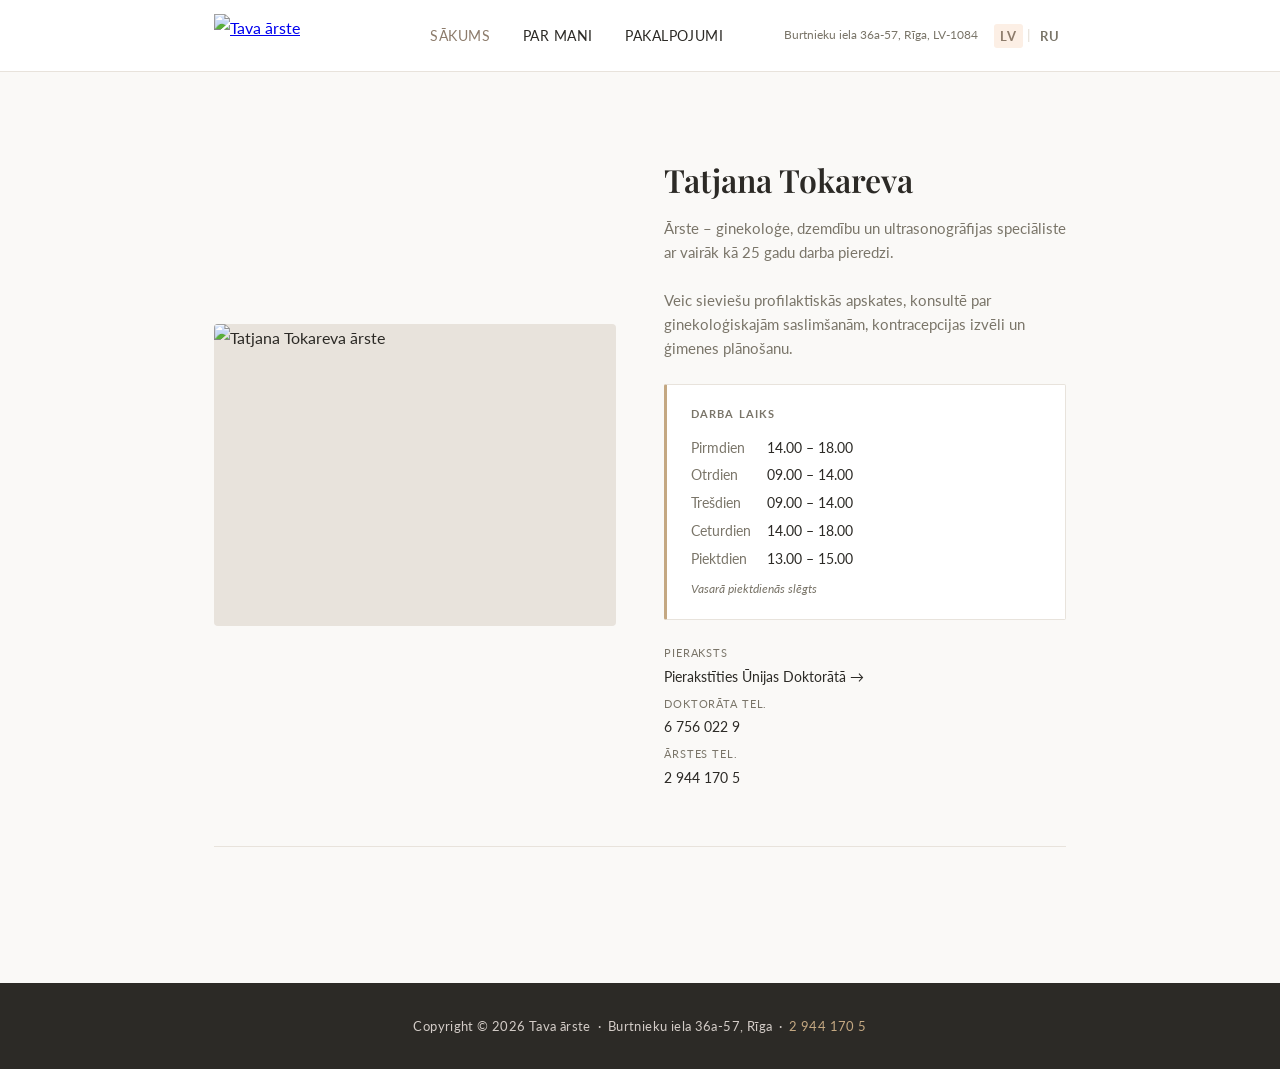
==== index.html @ 8bc207f9 "Tava-Arste Migration / erste schritte" ====
<!DOCTYPE html>
<html lang="lv">
<head>
  <meta charset="UTF-8">
  <meta name="viewport" content="width=device-width, initial-scale=1.0">
  <title>Tava ārste – Dr. Tatjana Tokareva – ginekoloģijas privātprakse</title>
  <meta name="description" content="Ginekoloģijas privātprakse Rīgā. Dr. Tatjana Tokareva – ārste ginekoloģe, dzemdību un ultrasonogrāfijas speciāliste.">
  <link rel="stylesheet" href="style.css">
</head>
<body>

<!-- ══ HEADER / NAV ══ -->
<header class="site-header">
  <nav class="nav-inner">
    <a class="nav-logo" href="index.html">
      <img src="https://tava-arste.lv/wp-content/uploads/2022/07/cropped-Logo-mit-Name-3-klein-250x71.png"
           alt="Tava ārste" width="180" height="51">
    </a>

    <ul class="nav-links">
      <li><a href="index.html" class="active" data-page="home">
        <span data-lang="lv" class="lang-active">Sākums</span>
        <span data-lang="ru">Главная</span>
      </a></li>
      <li><a href="par-mani.html" data-page="par-mani">
        <span data-lang="lv" class="lang-active">Par mani</span>
        <span data-lang="ru">Обо мне</span>
      </a></li>
      <li><a href="pakalpojumi.html" data-page="pakalpojumi">
        <span data-lang="lv" class="lang-active">Pakalpojumi</span>
        <span data-lang="ru">Услуги</span>
      </a></li>
    </ul>

    <div style="display:flex;align-items:center;gap:16px;">
      <div class="nav-address">
        Burtnieku iela 36a-57, Rīga, LV-1084
      </div>
      <div class="lang-switch">
        <button id="btn-lv" class="active" onclick="setLang('lv')">LV</button>
        <span class="lang-sep">|</span>
        <button id="btn-ru" onclick="setLang('ru')">RU</button>
      </div>
    </div>
  </nav>
</header>

<!-- ══ MAIN ══ -->
<main>

  <!-- LATVIAN CONTENT -->
  <section data-lang="lv" class="lang-active">
    <div class="hero">
      <div class="hero-image">
        <img src="https://tava-arste.lv/wp-content/uploads/elementor/thumbs/pexels-ben-mack-5326909-scaled-qpe5jyjqerbwwli1y22afyd1s79032va3vyq3tm8ww.jpg"
             alt="Tatjana Tokareva ārste" loading="eager">
      </div>
      <div class="hero-content">
        <h1>Tatjana Tokareva</h1>
        <p class="tagline">Ārste – ginekoloģe, dzemdību un ultrasonogrāfijas speciāliste ar vairāk kā 25 gadu darba pieredzi.<br><br>
        Veic sieviešu profilaktiskās apskates, konsultē par ginekoloģiskajām saslimšanām, kontracepcijas izvēli un ģimenes plānošanu.</p>

        <div class="hours-block">
          <h3>Darba laiks</h3>
          <div class="hours-table">
            <span class="day">Pirmdien</span>   <span class="time">14.00 – 18.00</span>
            <span class="day">Otrdien</span>    <span class="time">09.00 – 14.00</span>
            <span class="day">Trešdien</span>   <span class="time">09.00 – 14.00</span>
            <span class="day">Ceturdien</span>  <span class="time">14.00 – 18.00</span>
            <span class="day">Piektdien</span>  <span class="time">13.00 – 15.00</span>
            <span class="note">Vasarā piektdienās slēgts</span>
          </div>
        </div>

        <div class="contact-row">
          <div>
            <span class="label">Pieraksts</span>
            <a href="http://unidok.lv" target="_blank" rel="noopener">Pierakstīties Ūnijas Doktorātā →</a>
          </div>
          <div>
            <span class="label">Doktorāta tel.</span>
            <a href="tel:+37167560229">6 756 022 9</a>
          </div>
          <div>
            <span class="label">Ārstes tel.</span>
            <a href="tel:+37129441705">2 944 170 5</a>
          </div>
        </div>
      </div>
    </div>
  </section>

  <!-- RUSSIAN CONTENT -->
  <section data-lang="ru">
    <div class="hero">
      <div class="hero-image">
        <img src="https://tava-arste.lv/wp-content/uploads/elementor/thumbs/pexels-ben-mack-5326909-scaled-qpe5jyjqerbwwli1y22afyd1s79032va3vyq3tm8ww.jpg"
             alt="Татьяна Токарева врач" loading="eager">
      </div>
      <div class="hero-content">
        <h1>Татьяна Токарева</h1>
        <p class="tagline">Врач-гинеколог, специалист по акушерству и ультразвуковой диагностике с более чем 25-летним опытом работы.<br><br>
        Проводит профилактические осмотры женщин, консультирует по гинекологическим заболеваниям, выбору контрацепции и планированию семьи.</p>

        <div class="hours-block">
          <h3>Часы приёма</h3>
          <div class="hours-table">
            <span class="day">Понедельник</span>  <span class="time">14.00 – 18.00</span>
            <span class="day">Вторник</span>       <span class="time">09.00 – 14.00</span>
            <span class="day">Среда</span>         <span class="time">09.00 – 14.00</span>
            <span class="day">Четверг</span>       <span class="time">14.00 – 18.00</span>
            <span class="day">Пятница</span>       <span class="time">13.00 – 15.00</span>
            <span class="note">Летом в пятницу закрыто</span>
          </div>
        </div>

        <div class="contact-row">
          <div>
            <span class="label">Запись</span>
            <a href="http://unidok.lv" target="_blank" rel="noopener">Записаться в Ūnijas Doktorāts →</a>
          </div>
          <div>
            <span class="label">Тел. клиники</span>
            <a href="tel:+37167560229">6 756 022 9</a>
          </div>
          <div>
            <span class="label">Тел. врача</span>
            <a href="tel:+37129441705">2 944 170 5</a>
          </div>
        </div>
      </div>
    </div>
  </section>

</main>

<!-- ══ FOOTER ══ -->
<footer class="site-footer">
  <p>
    <span data-lang-inline="lv" class="lang-active">Copyright © 2026 Tava ārste &nbsp;·&nbsp; Burtnieku iela 36a-57, Rīga &nbsp;·&nbsp; <a href="tel:+37129441705">2 944 170 5</a></span>
    <span data-lang-inline="ru">Copyright © 2026 Tava ārste &nbsp;·&nbsp; ул. Буртниеку 36a-57, Рига &nbsp;·&nbsp; <a href="tel:+37129441705">2 944 170 5</a></span>
  </p>
</footer>

<script>
  const LANG_KEY = 'ta_lang';

  function setLang(lang) {
    localStorage.setItem(LANG_KEY, lang);
    applyLang(lang);
  }

  function applyLang(lang) {
    // block elements
    document.querySelectorAll('[data-lang]').forEach(el => {
      el.classList.toggle('lang-active', el.dataset.lang === lang);
    });
    // inline elements
    document.querySelectorAll('[data-lang-inline]').forEach(el => {
      el.classList.toggle('lang-active', el.dataset.langInline === lang);
    });
    // nav spans inside links
    document.querySelectorAll('.nav-links [data-lang]').forEach(el => {
      el.classList.toggle('lang-active', el.dataset.lang === lang);
    });
    // html lang attribute
    document.documentElement.lang = lang === 'ru' ? 'ru' : 'lv';
    // buttons
    document.getElementById('btn-lv').classList.toggle('active', lang === 'lv');
    document.getElementById('btn-ru').classList.toggle('active', lang === 'ru');
  }

  // Init
  const saved = localStorage.getItem(LANG_KEY) || 'lv';
  applyLang(saved);
</script>

</body>
</html>
---- style.css ----
/* ============================================================
   tava-arste.lv — Global Stylesheet
   ============================================================ */

@import url('https://fonts.googleapis.com/css2?family=Lato:wght@300;400;700&family=Playfair+Display:wght@400;600&display=swap');

:root {
  --color-bg:       #faf9f7;
  --color-surface:  #ffffff;
  --color-border:   #e8e3dc;
  --color-text:     #2c2a26;
  --color-muted:    #7a7569;
  --color-accent:   #8c7b6b;   /* warm taupe */
  --color-accent2:  #c4a882;   /* sand gold */
  --color-nav-bg:   #ffffff;
  --font-sans:      'Lato', sans-serif;
  --font-serif:     'Playfair Display', serif;
  --max-w:          900px;
  --nav-h:          72px;
}

*, *::before, *::after { box-sizing: border-box; margin: 0; padding: 0; }

html { scroll-behavior: smooth; }

body {
  font-family: var(--font-sans);
  background: var(--color-bg);
  color: var(--color-text);
  font-size: 16px;
  line-height: 1.7;
}

/* ── NAV ── */
.site-header {
  position: sticky;
  top: 0;
  z-index: 100;
  background: var(--color-nav-bg);
  border-bottom: 1px solid var(--color-border);
  height: var(--nav-h);
}

.nav-inner {
  max-width: var(--max-w);
  margin: 0 auto;
  height: 100%;
  display: flex;
  align-items: center;
  justify-content: space-between;
  padding: 0 24px;
  gap: 24px;
}

.nav-logo img {
  height: 44px;
  width: auto;
  display: block;
}

.nav-links {
  display: flex;
  align-items: center;
  gap: 0;
  list-style: none;
}

.nav-links a {
  display: block;
  padding: 8px 16px;
  text-decoration: none;
  font-size: 14px;
  letter-spacing: 0.04em;
  text-transform: uppercase;
  color: var(--color-text);
  font-weight: 400;
  transition: color 0.2s;
}

.nav-links a:hover,
.nav-links a.active {
  color: var(--color-accent);
}

.nav-address {
  font-size: 12px;
  color: var(--color-muted);
  text-align: right;
  line-height: 1.4;
  white-space: nowrap;
}

/* Language switcher */
.lang-switch {
  display: flex;
  align-items: center;
  gap: 4px;
  font-size: 13px;
  font-weight: 700;
  letter-spacing: 0.06em;
}

.lang-switch button {
  background: none;
  border: none;
  cursor: pointer;
  padding: 4px 6px;
  font-family: var(--font-sans);
  font-size: 13px;
  font-weight: 700;
  letter-spacing: 0.06em;
  color: var(--color-muted);
  border-radius: 3px;
  transition: color 0.2s, background 0.2s;
}

.lang-switch button.active {
  color: var(--color-accent);
  background: oklch(0.96 0.02 60);
}

.lang-switch button:hover:not(.active) {
  color: var(--color-text);
}

.lang-sep {
  color: var(--color-border);
  user-select: none;
}

/* ── MAIN LAYOUT ── */
main {
  max-width: var(--max-w);
  margin: 0 auto;
  padding: 48px 24px 80px;
}

/* ── HERO (Sākums) ── */
.hero {
  display: grid;
  grid-template-columns: 1fr 1fr;
  gap: 48px;
  align-items: center;
  padding: 40px 0 56px;
  border-bottom: 1px solid var(--color-border);
  margin-bottom: 56px;
}

.hero-image {
  border-radius: 4px;
  overflow: hidden;
  aspect-ratio: 4/3;
  background: var(--color-border);
}

.hero-image img {
  width: 100%;
  height: 100%;
  object-fit: cover;
  display: block;
}

.hero-content h1 {
  font-family: var(--font-serif);
  font-size: 2rem;
  font-weight: 600;
  line-height: 1.25;
  margin-bottom: 16px;
  color: var(--color-text);
}

.hero-content .tagline {
  font-size: 15px;
  color: var(--color-muted);
  margin-bottom: 24px;
  line-height: 1.6;
  text-wrap: pretty;
}

.hero-content .hours-block {
  background: var(--color-surface);
  border: 1px solid var(--color-border);
  border-left: 3px solid var(--color-accent2);
  padding: 20px 24px;
  border-radius: 2px;
  margin-bottom: 24px;
}

.hero-content .hours-block h3 {
  font-size: 11px;
  letter-spacing: 0.1em;
  text-transform: uppercase;
  color: var(--color-muted);
  margin-bottom: 12px;
}

.hours-table {
  display: grid;
  grid-template-columns: auto 1fr;
  gap: 4px 16px;
  font-size: 14px;
}

.hours-table .day { color: var(--color-muted); }
.hours-table .time { color: var(--color-text); font-weight: 400; }
.hours-table .note { grid-column: 1/-1; font-size: 12px; color: var(--color-muted); font-style: italic; margin-top: 4px; }

.contact-row {
  display: flex;
  flex-direction: column;
  gap: 6px;
  font-size: 14px;
}

.contact-row a {
  color: var(--color-text);
  text-decoration: none;
}

.contact-row a:hover { color: var(--color-accent); }

.contact-row .label {
  font-size: 11px;
  letter-spacing: 0.08em;
  text-transform: uppercase;
  color: var(--color-muted);
  display: block;
  margin-bottom: 2px;
}

.btn {
  display: inline-block;
  background: var(--color-accent);
  color: #fff;
  text-decoration: none;
  padding: 12px 28px;
  font-size: 13px;
  letter-spacing: 0.06em;
  text-transform: uppercase;
  font-weight: 700;
  border-radius: 2px;
  transition: background 0.2s, transform 0.15s;
  margin-top: 20px;
}

.btn:hover {
  background: oklch(0.42 0.06 50);
  transform: translateY(-1px);
}

/* ── PAR MANI ── */
.par-mani-grid {
  display: grid;
  grid-template-columns: 280px 1fr;
  gap: 56px;
  align-items: start;
}

.par-mani-photo {
  border-radius: 4px;
  overflow: hidden;
  position: sticky;
  top: calc(var(--nav-h) + 24px);
}

.par-mani-photo img {
  width: 100%;
  height: auto;
  display: block;
}

.par-mani-content h1 {
  font-family: var(--font-serif);
  font-size: 2rem;
  font-weight: 600;
  margin-bottom: 8px;
}

.par-mani-content .subtitle {
  font-size: 14px;
  letter-spacing: 0.08em;
  text-transform: uppercase;
  color: var(--color-muted);
  margin-bottom: 32px;
}

.info-section {
  margin-bottom: 32px;
}

.info-section h3 {
  font-size: 11px;
  letter-spacing: 0.12em;
  text-transform: uppercase;
  color: var(--color-accent);
  margin-bottom: 8px;
  padding-bottom: 8px;
  border-bottom: 1px solid var(--color-border);
}

.info-section p,
.info-section ul {
  font-size: 15px;
  color: var(--color-text);
}

.info-section ul {
  list-style: none;
  display: flex;
  flex-direction: column;
  gap: 4px;
}

.info-section ul li::before {
  content: "—";
  color: var(--color-accent2);
  margin-right: 8px;
}

/* ── PAKALPOJUMI ── */
.page-title {
  font-family: var(--font-serif);
  font-size: 2rem;
  font-weight: 600;
  margin-bottom: 40px;
  padding-bottom: 20px;
  border-bottom: 1px solid var(--color-border);
}

.services-list {
  display: flex;
  flex-direction: column;
  gap: 0;
}

.service-item {
  padding: 32px 0;
  border-bottom: 1px solid var(--color-border);
  display: grid;
  grid-template-columns: 32px 1fr;
  gap: 20px;
  align-items: start;
}

.service-item:last-child { border-bottom: none; }

.service-icon {
  width: 32px;
  height: 32px;
  flex-shrink: 0;
  margin-top: 4px;
}

.service-icon svg {
  width: 100%;
  height: 100%;
  stroke: var(--color-accent2);
  fill: none;
  stroke-width: 1.5;
  stroke-linecap: round;
  stroke-linejoin: round;
}

.service-body h2 {
  font-family: var(--font-serif);
  font-size: 1.3rem;
  font-weight: 600;
  margin-bottom: 10px;
  color: var(--color-text);
  line-height: 1.3;
}

.service-body p {
  font-size: 15px;
  color: var(--color-muted);
  text-wrap: pretty;
}

.service-body ul {
  margin-top: 10px;
  list-style: none;
  display: flex;
  flex-direction: column;
  gap: 3px;
  font-size: 14px;
  color: var(--color-muted);
}

.service-body ul li::before {
  content: "–";
  color: var(--color-accent2);
  margin-right: 8px;
}

/* ── FOOTER ── */
.site-footer {
  background: var(--color-text);
  color: oklch(0.85 0.01 60);
  padding: 32px 24px;
  margin-top: 0;
  text-align: center;
  font-size: 13px;
  letter-spacing: 0.03em;
}

.site-footer a {
  color: var(--color-accent2);
  text-decoration: none;
}

/* ── RESPONSIVE ── */
@media (max-width: 680px) {
  .hero {
    grid-template-columns: 1fr;
    gap: 28px;
  }

  .par-mani-grid {
    grid-template-columns: 1fr;
  }

  .par-mani-photo {
    position: static;
    max-width: 280px;
  }

  .nav-address { display: none; }

  .nav-links a {
    padding: 8px 10px;
    font-size: 13px;
  }
}

/* ── HIDDEN LANG CONTENT ── */
[data-lang] { display: none; }
[data-lang].lang-active { display: block; }
[data-lang-inline] { display: none; }
[data-lang-inline].lang-active { display: inline; }
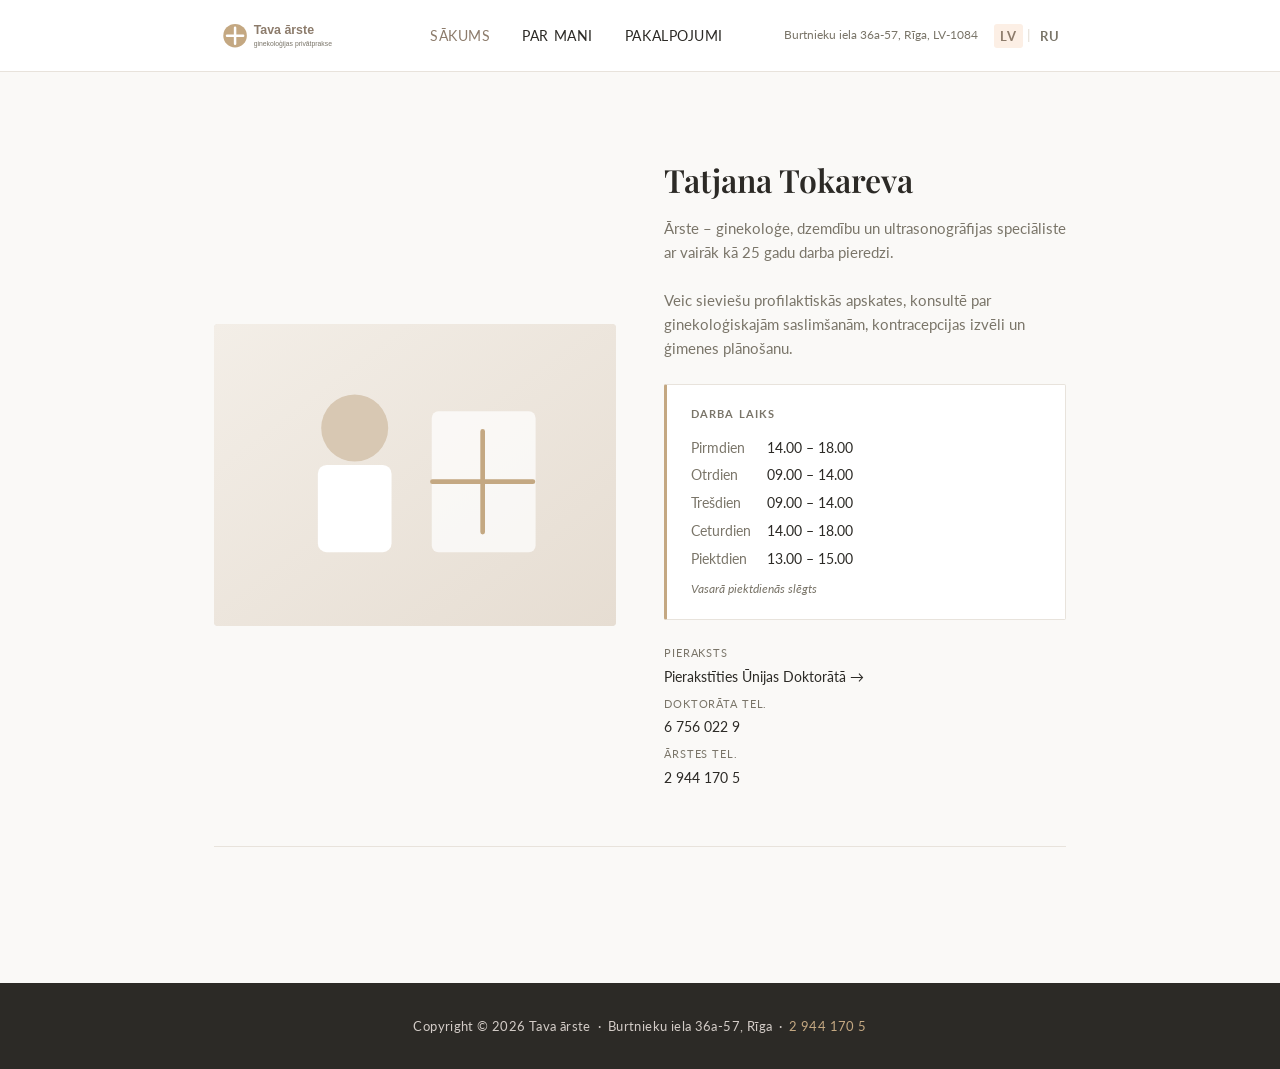
==== commit 3ecdbf87: "Fix broken site images by using local assets" ====
--- a/index.html
+++ b/index.html
@@ -13,7 +13,7 @@
 <header class="site-header">
   <nav class="nav-inner">
     <a class="nav-logo" href="index.html">
-      <img src="https://tava-arste.lv/wp-content/uploads/2022/07/cropped-Logo-mit-Name-3-klein-250x71.png"
+      <img src="images/logo.svg"
            alt="Tava ārste" width="180" height="51">
     </a>
 
@@ -52,7 +52,7 @@
   <section data-lang="lv" class="lang-active">
     <div class="hero">
       <div class="hero-image">
-        <img src="https://tava-arste.lv/wp-content/uploads/elementor/thumbs/pexels-ben-mack-5326909-scaled-qpe5jyjqerbwwli1y22afyd1s79032va3vyq3tm8ww.jpg"
+        <img src="images/hero-photo.svg"
              alt="Tatjana Tokareva ārste" loading="eager">
       </div>
       <div class="hero-content">
@@ -94,7 +94,7 @@
   <section data-lang="ru">
     <div class="hero">
       <div class="hero-image">
-        <img src="https://tava-arste.lv/wp-content/uploads/elementor/thumbs/pexels-ben-mack-5326909-scaled-qpe5jyjqerbwwli1y22afyd1s79032va3vyq3tm8ww.jpg"
+        <img src="images/hero-photo.svg"
              alt="Татьяна Токарева врач" loading="eager">
       </div>
       <div class="hero-content">
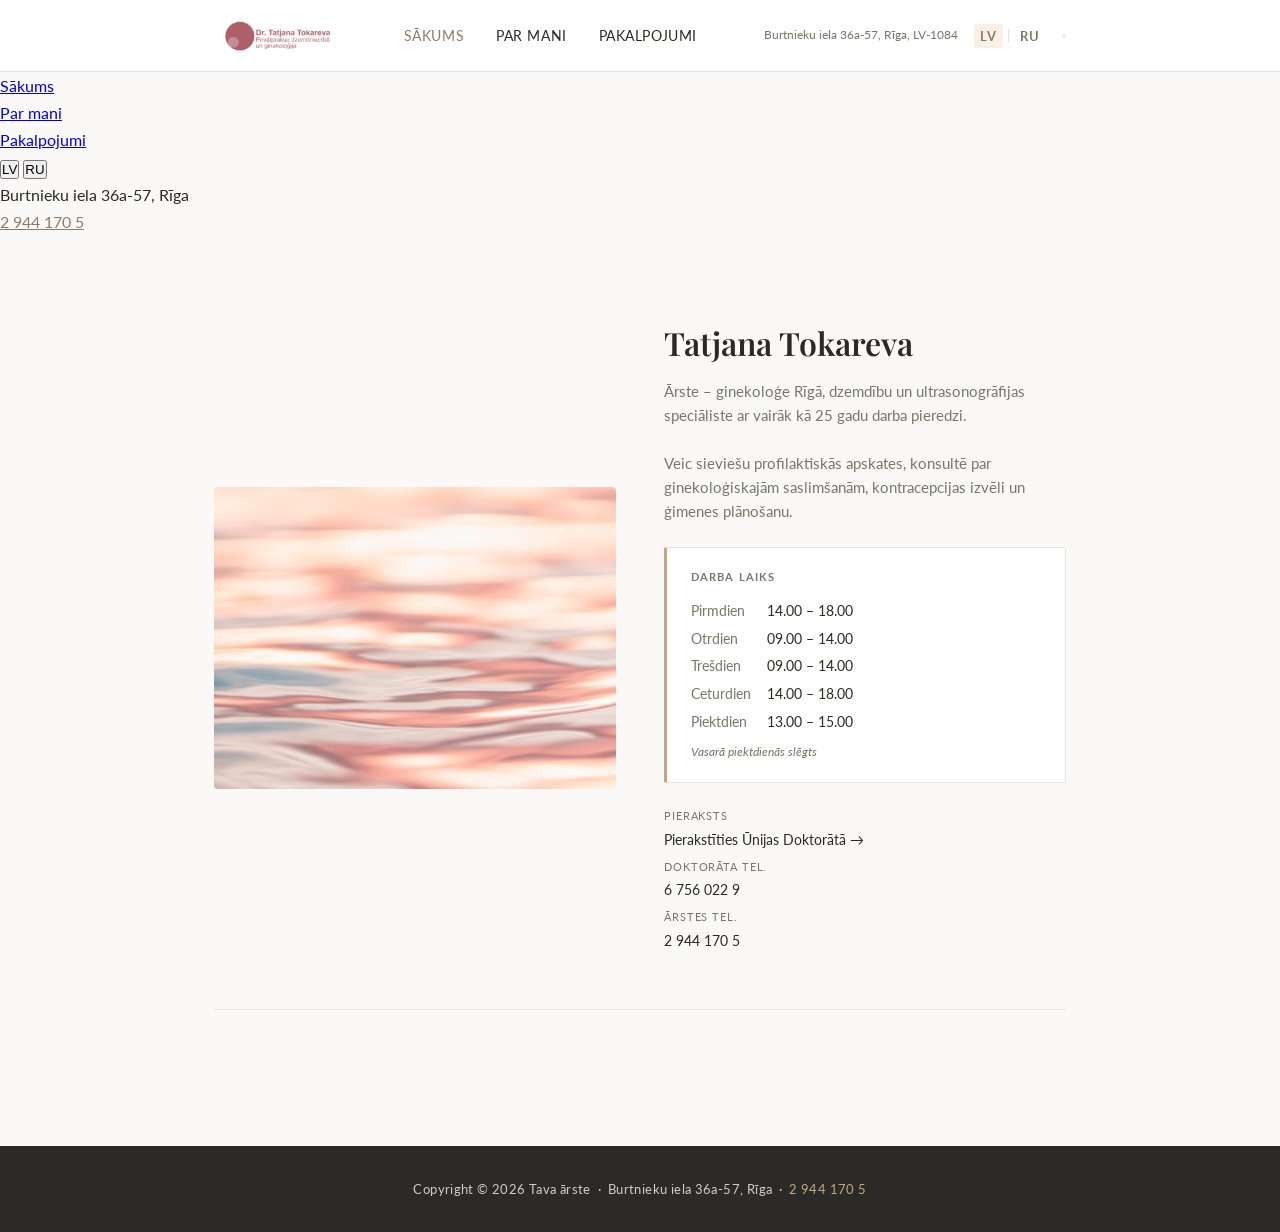
==== commit da613294: "SEO optimierung RU / LV SEO optimierung RU / LV" ====
--- a/index.html
+++ b/index.html
@@ -3,8 +3,108 @@
 <head>
   <meta charset="UTF-8">
   <meta name="viewport" content="width=device-width, initial-scale=1.0">
-  <title>Tava ārste – Dr. Tatjana Tokareva – ginekoloģijas privātprakse</title>
-  <meta name="description" content="Ginekoloģijas privātprakse Rīgā. Dr. Tatjana Tokareva – ārste ginekoloģe, dzemdību un ultrasonogrāfijas speciāliste.">
+
+  <!-- ── SEO ── -->
+  <title>Ginekologs Rīgā | Dr. Tatjana Tokareva – ginekoloģes privātprakse</title>
+  <meta name="description" content="Pieredzējusi ginekoloģe Rīgā – Dr. Tatjana Tokareva. 25+ gadu pieredze: ginekoloģiskās apskates, ultrasonogrāfija, grūtniecības uzraudzība, kontracepcija. Burtnieku iela 36a-57. Pieraksts: 2 944 170 5. · Опытный гинеколог в Риге.">
+  <meta name="keywords" content="ginekologs Rīgā, ginekoloģe Rīgā, sieviešu ārste Rīgā, privāts ginekologs Rīga, ginekoloģijas privātprakse, ginekoloģiskā ultrasonogrāfija, grūtniecības uzraudzība, kontracepcija Rīgā, гинеколог Рига, гинеколог в Риге, частный гинеколог Рига, женский врач Рига, узи гинекология Рига, ведение беременности Рига, Татьяна Токарева гинеколог">
+  <meta name="author" content="Dr. Tatjana Tokareva">
+  <meta name="robots" content="index, follow, max-image-preview:large, max-snippet:-1">
+  <meta name="googlebot" content="index, follow">
+
+  <!-- ── Geo targeting (Rīga, Latvija) ── -->
+  <meta name="geo.region" content="LV-RIX">
+  <meta name="geo.placename" content="Rīga">
+  <meta name="geo.position" content="56.9496;24.1052">
+  <meta name="ICBM" content="56.9496, 24.1052">
+  <meta name="language" content="lv, ru">
+  <meta name="content-language" content="lv, ru">
+  <link rel="canonical" href="https://tava-arste.lv/">
+  <link rel="icon" type="image/png" href="images/logo.png">
+
+  <!-- ── Open Graph ── -->
+  <meta property="og:type" content="website">
+  <meta property="og:site_name" content="Tava ārste – Dr. Tatjana Tokareva">
+  <meta property="og:url" content="https://tava-arste.lv/">
+  <meta property="og:title" content="Ginekologs Rīgā | Dr. Tatjana Tokareva">
+  <meta property="og:description" content="Ginekoloģes privātprakse Rīgā ar 25+ gadu pieredzi. Pieraksts: 2 944 170 5. · Гинеколог в Риге.">
+  <meta property="og:image" content="https://tava-arste.lv/images/tatjana.png">
+  <meta property="og:image:alt" content="Dr. Tatjana Tokareva – ginekoloģe Rīgā">
+  <meta property="og:locale" content="lv_LV">
+  <meta property="og:locale:alternate" content="ru_RU">
+
+  <!-- ── Twitter ── -->
+  <meta name="twitter:card" content="summary_large_image">
+  <meta name="twitter:title" content="Ginekologs Rīgā | Dr. Tatjana Tokareva">
+  <meta name="twitter:description" content="Ginekoloģes privātprakse Rīgā ar 25+ gadu pieredzi.">
+  <meta name="twitter:image" content="https://tava-arste.lv/images/tatjana.png">
+
+  <!-- ── Alternate language hreflang ── -->
+  <link rel="alternate" hreflang="lv" href="https://tava-arste.lv/">
+  <link rel="alternate" hreflang="lv-LV" href="https://tava-arste.lv/">
+  <link rel="alternate" hreflang="ru" href="https://tava-arste.lv/?lang=ru">
+  <link rel="alternate" hreflang="ru-LV" href="https://tava-arste.lv/?lang=ru">
+  <link rel="alternate" hreflang="x-default" href="https://tava-arste.lv/">
+
+  <!-- ── Structured Data ── -->
+  <script type="application/ld+json">
+  {
+    "@context": "https://schema.org",
+    "@type": ["Physician", "MedicalClinic", "LocalBusiness"],
+    "@id": "https://tava-arste.lv/#practice",
+    "name": "Dr. Tatjana Tokareva – ginekoloģes privātprakse",
+    "alternateName": ["Татьяна Токарева гинеколог", "Tava ārste"],
+    "description": "Ginekoloģes privātprakse Rīgā. Dr. Tatjana Tokareva – ārste ginekoloģe, dzemdību un ultrasonogrāfijas speciāliste ar vairāk kā 25 gadu pieredzi. Гинеколог в Риге.",
+    "url": "https://tava-arste.lv",
+    "telephone": "+37129441705",
+    "image": "https://tava-arste.lv/images/tatjana.png",
+    "logo": "https://tava-arste.lv/images/logo.png",
+    "priceRange": "€€",
+    "currenciesAccepted": "EUR",
+    "medicalSpecialty": "Gynecologic",
+    "address": {
+      "@type": "PostalAddress",
+      "streetAddress": "Burtnieku iela 36a-57",
+      "addressLocality": "Rīga",
+      "addressRegion": "Rīga",
+      "postalCode": "LV-1084",
+      "addressCountry": "LV"
+    },
+    "geo": {
+      "@type": "GeoCoordinates",
+      "latitude": 56.9496,
+      "longitude": 24.1052
+    },
+    "areaServed": [
+      { "@type": "City", "name": "Rīga" },
+      { "@type": "Country", "name": "Latvija" }
+    ],
+    "availableLanguage": ["lv", "ru"],
+    "openingHoursSpecification": [
+      { "@type": "OpeningHoursSpecification", "dayOfWeek": "Monday", "opens": "14:00", "closes": "18:00" },
+      { "@type": "OpeningHoursSpecification", "dayOfWeek": "Tuesday", "opens": "09:00", "closes": "14:00" },
+      { "@type": "OpeningHoursSpecification", "dayOfWeek": "Wednesday", "opens": "09:00", "closes": "14:00" },
+      { "@type": "OpeningHoursSpecification", "dayOfWeek": "Thursday", "opens": "14:00", "closes": "18:00" },
+      { "@type": "OpeningHoursSpecification", "dayOfWeek": "Friday", "opens": "13:00", "closes": "15:00" }
+    ],
+    "founder": {
+      "@type": "Physician",
+      "name": "Dr. Tatjana Tokareva",
+      "alternateName": "Татьяна Токарева",
+      "medicalSpecialty": "Gynecologic",
+      "knowsLanguage": ["lv", "ru"]
+    },
+    "availableService": [
+      { "@type": "MedicalProcedure", "name": "Ginekoloģiskā ultrasonogrāfija" },
+      { "@type": "MedicalProcedure", "name": "Grūtniecības uzraudzība" },
+      { "@type": "MedicalProcedure", "name": "Kontracepcijas konsultācija" },
+      { "@type": "MedicalProcedure", "name": "Spirāles ievietošana un kontrole" },
+      { "@type": "MedicalProcedure", "name": "Hormonu konsultācijas" },
+      { "@type": "MedicalProcedure", "name": "Endometriozes ārstēšana" }
+    ]
+  }
+  </script>
+
   <link rel="stylesheet" href="style.css">
 </head>
 <body>
@@ -13,51 +113,74 @@
 <header class="site-header">
   <nav class="nav-inner">
     <a class="nav-logo" href="index.html">
-      <img src="images/logo.svg"
-           alt="Tava ārste" width="180" height="51">
+      <img src="images/logo.png?v=1" alt="Tava ārste" width="180" height="51">
     </a>
 
     <ul class="nav-links">
-      <li><a href="index.html" class="active" data-page="home">
+      <li><a href="index.html" class="active">
         <span data-lang="lv" class="lang-active">Sākums</span>
         <span data-lang="ru">Главная</span>
       </a></li>
-      <li><a href="par-mani.html" data-page="par-mani">
+      <li><a href="par-mani.html">
         <span data-lang="lv" class="lang-active">Par mani</span>
         <span data-lang="ru">Обо мне</span>
       </a></li>
-      <li><a href="pakalpojumi.html" data-page="pakalpojumi">
+      <li><a href="pakalpojumi.html">
         <span data-lang="lv" class="lang-active">Pakalpojumi</span>
         <span data-lang="ru">Услуги</span>
       </a></li>
     </ul>
 
     <div style="display:flex;align-items:center;gap:16px;">
-      <div class="nav-address">
-        Burtnieku iela 36a-57, Rīga, LV-1084
-      </div>
+      <div class="nav-address">Burtnieku iela 36a-57, Rīga, LV-1084</div>
       <div class="lang-switch">
         <button id="btn-lv" class="active" onclick="setLang('lv')">LV</button>
         <span class="lang-sep">|</span>
         <button id="btn-ru" onclick="setLang('ru')">RU</button>
       </div>
+      <button class="hamburger" id="hamburger" aria-label="Izvēlne" aria-expanded="false" onclick="toggleMenu()">
+        <span></span><span></span><span></span>
+      </button>
     </div>
   </nav>
 </header>
 
+<!-- ══ MOBILE DRAWER ══ -->
+<nav class="mobile-nav" id="mobile-nav" aria-label="Mobilā navigācija">
+  <a href="index.html" class="active">
+    <span data-lang="lv" class="lang-active">Sākums</span>
+    <span data-lang="ru">Главная</span>
+  </a>
+  <a href="par-mani.html">
+    <span data-lang="lv" class="lang-active">Par mani</span>
+    <span data-lang="ru">Обо мне</span>
+  </a>
+  <a href="pakalpojumi.html">
+    <span data-lang="lv" class="lang-active">Pakalpojumi</span>
+    <span data-lang="ru">Услуги</span>
+  </a>
+  <div class="mobile-lang">
+    <button id="mob-btn-lv" class="active" onclick="setLang('lv')">LV</button>
+    <button id="mob-btn-ru" onclick="setLang('ru')">RU</button>
+  </div>
+  <div class="mobile-address">
+    Burtnieku iela 36a-57, Rīga<br>
+    <a href="tel:+37129441705" style="color:var(--color-accent)">2 944 170 5</a>
+  </div>
+</nav>
+
 <!-- ══ MAIN ══ -->
 <main>
 
-  <!-- LATVIAN CONTENT -->
+  <!-- LATVIAN -->
   <section data-lang="lv" class="lang-active">
     <div class="hero">
       <div class="hero-image">
-        <img src="images/hero-photo.svg"
-             alt="Tatjana Tokareva ārste" loading="eager">
+        <img src="images/hero.png" alt="Tatjana Tokareva ārste ginekoloģe Rīgā" loading="eager">
       </div>
       <div class="hero-content">
         <h1>Tatjana Tokareva</h1>
-        <p class="tagline">Ārste – ginekoloģe, dzemdību un ultrasonogrāfijas speciāliste ar vairāk kā 25 gadu darba pieredzi.<br><br>
+        <p class="tagline">Ārste – ginekoloģe Rīgā, dzemdību un ultrasonogrāfijas speciāliste ar vairāk kā 25 gadu darba pieredzi.<br><br>
         Veic sieviešu profilaktiskās apskates, konsultē par ginekoloģiskajām saslimšanām, kontracepcijas izvēli un ģimenes plānošanu.</p>
 
         <div class="hours-block">
@@ -90,16 +213,15 @@
     </div>
   </section>
 
-  <!-- RUSSIAN CONTENT -->
+  <!-- RUSSIAN -->
   <section data-lang="ru">
     <div class="hero">
       <div class="hero-image">
-        <img src="images/hero-photo.svg"
-             alt="Татьяна Токарева врач" loading="eager">
+        <img src="images/hero.png" alt="Татьяна Токарева врач гинеколог Рига" loading="eager">
       </div>
       <div class="hero-content">
         <h1>Татьяна Токарева</h1>
-        <p class="tagline">Врач-гинеколог, специалист по акушерству и ультразвуковой диагностике с более чем 25-летним опытом работы.<br><br>
+        <p class="tagline">Врач-гинеколог в Риге, специалист по акушерству и ультразвуковой диагностике с более чем 25-летним опытом работы.<br><br>
         Проводит профилактические осмотры женщин, консультирует по гинекологическим заболеваниям, выбору контрацепции и планированию семьи.</p>
 
         <div class="hours-block">
@@ -151,27 +273,44 @@
   }
 
   function applyLang(lang) {
-    // block elements
     document.querySelectorAll('[data-lang]').forEach(el => {
       el.classList.toggle('lang-active', el.dataset.lang === lang);
     });
-    // inline elements
     document.querySelectorAll('[data-lang-inline]').forEach(el => {
       el.classList.toggle('lang-active', el.dataset.langInline === lang);
     });
-    // nav spans inside links
-    document.querySelectorAll('.nav-links [data-lang]').forEach(el => {
-      el.classList.toggle('lang-active', el.dataset.lang === lang);
-    });
-    // html lang attribute
     document.documentElement.lang = lang === 'ru' ? 'ru' : 'lv';
-    // buttons
-    document.getElementById('btn-lv').classList.toggle('active', lang === 'lv');
-    document.getElementById('btn-ru').classList.toggle('active', lang === 'ru');
+    ['btn-lv','mob-btn-lv'].forEach(id => {
+      const el = document.getElementById(id);
+      if (el) el.classList.toggle('active', lang === 'lv');
+    });
+    ['btn-ru','mob-btn-ru'].forEach(id => {
+      const el = document.getElementById(id);
+      if (el) el.classList.toggle('active', lang === 'ru');
+    });
   }
 
-  // Init
-  const saved = localStorage.getItem(LANG_KEY) || 'lv';
+  function toggleMenu() {
+    const burger = document.getElementById('hamburger');
+    const nav = document.getElementById('mobile-nav');
+    const open = nav.classList.toggle('open');
+    burger.classList.toggle('open', open);
+    burger.setAttribute('aria-expanded', open);
+    document.body.style.overflow = open ? 'hidden' : '';
+  }
+
+  // Close drawer on link click
+  document.querySelectorAll('.mobile-nav a').forEach(a => {
+    a.addEventListener('click', () => {
+      document.getElementById('mobile-nav').classList.remove('open');
+      document.getElementById('hamburger').classList.remove('open');
+      document.body.style.overflow = '';
+    });
+  });
+
+  // Handle ?lang= URL param
+  const urlLang = new URLSearchParams(location.search).get('lang');
+  const saved = urlLang || localStorage.getItem(LANG_KEY) || 'lv';
   applyLang(saved);
 </script>
 
